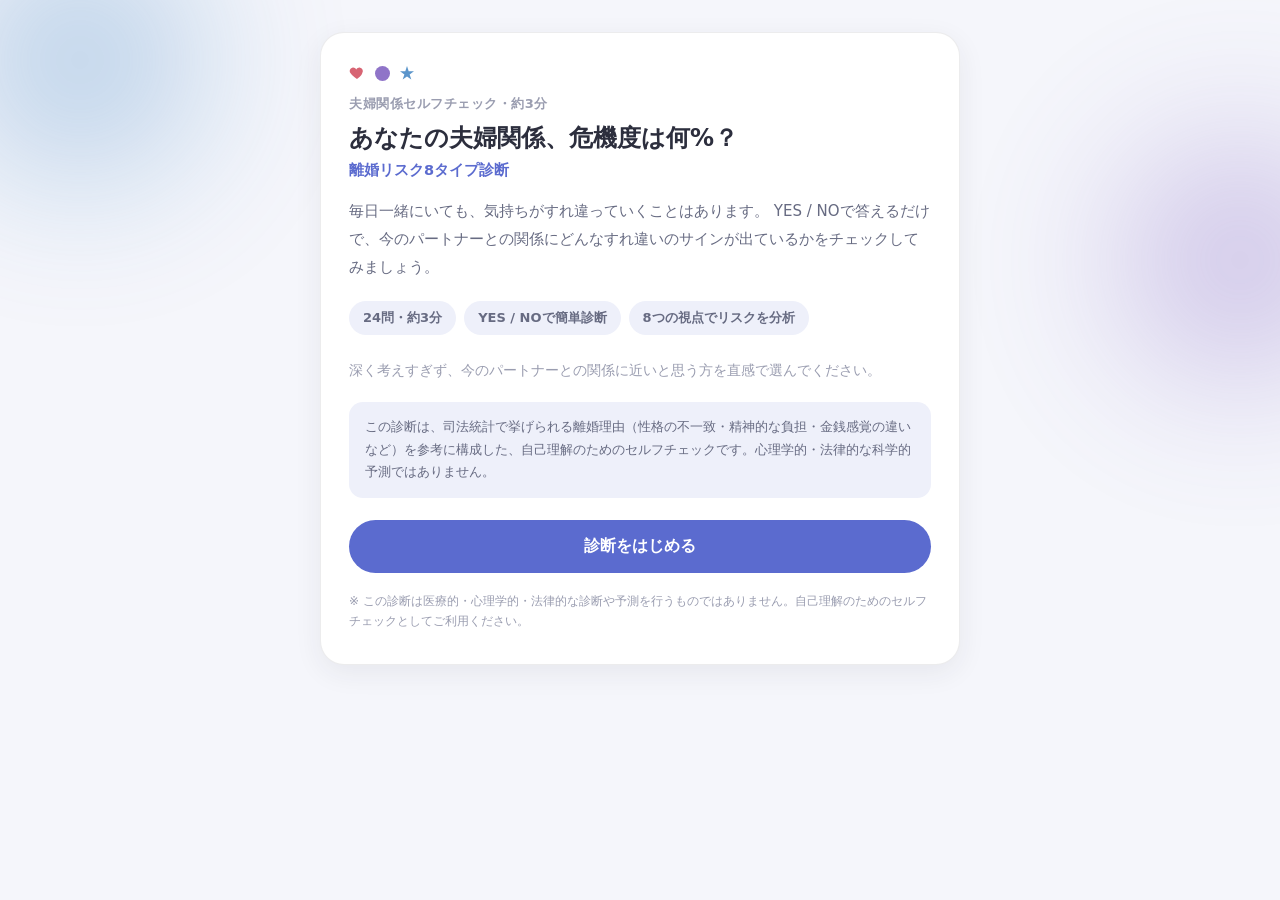
==== divorce/index.html @ 366a1bef "夫婦関係の危機度セルフチェック（離婚リスク診断）アプリを追加 自己否定パターン診断と同じ構成で、24問(8カテゴリ×3問)のYES/NO診断から 危機度をパーセンテージで算出する新アプリを /divo" ====
<!doctype html>
<html lang="ja">
<head>
<meta charset="UTF-8">
<meta name="viewport" content="width=device-width, initial-scale=1.0">
<title>夫婦関係の危機度セルフチェック | 離婚リスク診断</title>
<link rel="stylesheet" href="style.css">
</head>
<body>
<div class="app" id="app">

  <!-- INTRO -->
  <section class="screen" id="screen-intro">
    <div class="card">
      <div class="deco-row" aria-hidden="true">
        <svg class="deco-icon" width="16" height="16" viewBox="0 0 24 24" fill="var(--cat-respect)"><path d="M12 21s-7.5-4.9-10.2-9.3C.2 8.9 1.3 5 5 4c2.3-.6 4.4.5 5.9 2.6C12.4 4.5 14.5 3.4 16.8 4c3.7 1 4.8 4.9 3.2 7.7C19.5 16.1 12 21 12 21z"/></svg>
        <svg class="deco-icon" width="15" height="15" viewBox="0 0 24 24" fill="var(--cat-values)"><circle cx="12" cy="12" r="12"/></svg>
        <svg class="deco-icon" width="14" height="14" viewBox="0 0 24 24" fill="var(--cat-communication)"><path d="M12 0l2.9 8.9H24l-7.5 5.5 2.9 8.9L12 17.8 4.6 23.3l2.9-8.9L0 8.9h9.1z"/></svg>
      </div>
      <p class="eyebrow">夫婦関係セルフチェック・約3分</p>
      <h1>あなたの夫婦関係、危機度は何%？</h1>
      <p class="subtitle">離婚リスク8タイプ診断</p>
      <p class="lead">
        毎日一緒にいても、気持ちがすれ違っていくことはあります。
        YES / NOで答えるだけで、今のパートナーとの関係にどんなすれ違いのサインが出ているかをチェックしてみましょう。
      </p>
      <ul class="feature-list">
        <li>24問・約3分</li>
        <li>YES / NOで簡単診断</li>
        <li>8つの視点でリスクを分析</li>
      </ul>
      <p class="guidance">深く考えすぎず、今のパートナーとの関係に近いと思う方を直感で選んでください。</p>
      <p class="intro-notice">
        この診断は、司法統計で挙げられる離婚理由（性格の不一致・精神的な負担・金銭感覚の違いなど）を参考に構成した、自己理解のためのセルフチェックです。心理学的・法律的な科学的予測ではありません。
      </p>
      <button class="btn btn-primary" id="btn-start">診断をはじめる</button>
      <p class="disclaimer">※ この診断は医療的・心理学的・法律的な診断や予測を行うものではありません。自己理解のためのセルフチェックとしてご利用ください。</p>
    </div>
  </section>

  <!-- QUIZ -->
  <section class="screen" id="screen-quiz" hidden>
    <div class="card">
      <p class="eyebrow">夫婦関係 危機度診断</p>
      <div class="progress-wrap">
        <div class="progress-bar"><div class="progress-fill" id="progress-fill"></div></div>
        <p class="progress-label" id="progress-label">Q1 / 24</p>
      </div>
      <h2 class="question-text" id="question-text"></h2>
      <div class="yesno" id="yesno" role="group" aria-label="回答">
        <button type="button" class="yesno-btn" id="btn-yes" data-value="1">
          <span class="yn-label">YES</span>
          <span class="yn-sub">当てはまる</span>
        </button>
        <button type="button" class="yesno-btn" id="btn-no" data-value="0">
          <span class="yn-label">NO</span>
          <span class="yn-sub">当てはまらない</span>
        </button>
      </div>
      <div class="nav-row">
        <button class="btn btn-ghost" id="btn-back">前の質問に戻る</button>
      </div>
    </div>
  </section>

  <!-- LOADING -->
  <section class="screen" id="screen-loading" hidden>
    <div class="card loading-wrap">
      <div class="loading-spinner" aria-hidden="true"></div>
      <p class="loading-text" id="loading-text">あなたの回答を整理しています…</p>
    </div>
  </section>

  <!-- RESULT -->
  <section class="screen" id="screen-result" hidden>
    <div class="card card-result">
      <p class="result-lead">診断結果</p>

      <div class="ring-wrap">
        <div class="ring-box">
          <svg class="ring-svg" viewBox="0 0 160 160">
            <circle class="ring-track" cx="80" cy="80" r="68" stroke-width="14"></circle>
            <circle class="ring-progress" id="ring-progress" cx="80" cy="80" r="68" stroke-width="14"></circle>
          </svg>
          <div class="ring-center">
            <p class="ring-percent"><span id="ring-percent-num">0</span><span class="ring-percent-sign">%</span></p>
            <p class="ring-caption">危機度の目安</p>
          </div>
        </div>
        <span class="risk-badge" id="risk-badge"></span>
      </div>

      <h1 class="risk-title" id="risk-title"></h1>
      <p class="risk-lead" id="risk-lead"></p>

      <p class="result-note" id="result-note" hidden></p>

      <div class="safety-notice" id="safety-notice" hidden>
        <p class="safety-notice-title">💬 <span id="safety-title"></span></p>
        <p id="safety-body"></p>
        <ul class="safety-contacts" id="safety-contacts"></ul>
      </div>

      <div class="combo-card">
        <p id="risk-body"></p>
      </div>

      <h3 class="scores-heading">特に気になるポイント</h3>
      <div class="risk-focus" id="risk-focus"></div>

      <h3 class="scores-heading">8つの視点でみるスコア</h3>
      <p class="scores-caption">スコアが高い＝関係が悪いという意味ではありません。誰の関係にも、大なり小なりすれ違いの芽はあります。</p>
      <div class="score-chart" id="score-chart"></div>

      <div class="common-message">
        <p id="common-message-body"></p>
        <p id="common-message-footer"></p>
      </div>

      <p class="disclaimer" id="disclaimer-text"></p>

      <div class="action-row">
        <button class="btn btn-share" id="btn-share">
          <svg width="15" height="15" viewBox="0 0 24 24" fill="currentColor" aria-hidden="true"><path d="M18.9 2H22l-7.6 8.7L23.3 22h-7l-5.5-7.2L4.5 22H1.4l8.1-9.3L1 2h7.2l5 6.6L18.9 2Zm-1.2 18h1.7L6.4 3.9H4.6L17.7 20Z"/></svg>
          Xで結果をシェア
        </button>
        <button class="btn btn-ghost" id="btn-restart" style="width:100%">もう一度診断する</button>
      </div>
    </div>
  </section>

</div>
<script src="data.js"></script>
<script src="app.js"></script>
</body>
</html>
---- divorce/style.css ----
:root {
  color-scheme: light;
  --page: #f5f6fb;
  --surface-1: #ffffff;
  --surface-2: #f7f8fd;
  --text-primary: #2c2e3d;
  --text-secondary: #676b82;
  --text-muted: #9a9db0;
  --border: rgba(44, 46, 61, 0.09);
  --gridline: #e7e8f2;
  --accent: #5b6bcf;
  --accent-soft: #e3e5fa;
  --accent-ink: #ffffff;
  --chip-bg: #eef0fa;
  --shadow: rgba(44, 46, 61, 0.07);

  --cat-communication: #3f83c2;
  --cat-values: #7c5cbf;
  --cat-money: #b98a2e;
  --cat-respect: #d1495b;
  --cat-trust: #c2578a;
  --cat-intimacy: #cf6b6b;
  --cat-housework: #3f9a7f;
  --cat-inlaw: #8a7658;

  --level-1: #2f9e6e;
  --level-2: #3f9ac2;
  --level-3: #d1a83b;
  --level-4: #dd8a3d;
  --level-5: #d1495b;

  --safety-bg: #fdeeee;
  --safety-border: #f2c6c9;
  --safety-text: #7a2430;
}

@media (prefers-color-scheme: dark) {
  :root:not([data-theme="light"]) {
    color-scheme: dark;
    --page: #15161f;
    --surface-1: #1e2029;
    --surface-2: #252732;
    --text-primary: #f1f1f7;
    --text-secondary: #c1c2d4;
    --text-muted: #85889c;
    --border: rgba(255, 255, 255, 0.1);
    --gridline: #30323f;
    --accent: #8b97e6;
    --accent-soft: #2c2f4a;
    --accent-ink: #1a1c2b;
    --chip-bg: #282a38;
    --shadow: rgba(0, 0, 0, 0.3);

    --cat-communication: #5a9bd6;
    --cat-values: #9a7ed6;
    --cat-money: #cfa23f;
    --cat-respect: #e0707f;
    --cat-trust: #d478a3;
    --cat-intimacy: #dd8686;
    --cat-housework: #52b598;
    --cat-inlaw: #a3906e;

    --level-1: #3fb583;
    --level-2: #55aed6;
    --level-3: #dfba4e;
    --level-4: #e69a52;
    --level-5: #e0707f;

    --safety-bg: #2e1c1f;
    --safety-border: #4a2a2f;
    --safety-text: #f0c3c8;
  }
}

:root[data-theme="dark"] {
  color-scheme: dark;
  --page: #15161f;
  --surface-1: #1e2029;
  --surface-2: #252732;
  --text-primary: #f1f1f7;
  --text-secondary: #c1c2d4;
  --text-muted: #85889c;
  --border: rgba(255, 255, 255, 0.1);
  --gridline: #30323f;
  --accent: #8b97e6;
  --accent-soft: #2c2f4a;
  --accent-ink: #1a1c2b;
  --chip-bg: #282a38;
  --shadow: rgba(0, 0, 0, 0.3);

  --cat-communication: #5a9bd6;
  --cat-values: #9a7ed6;
  --cat-money: #cfa23f;
  --cat-respect: #e0707f;
  --cat-trust: #d478a3;
  --cat-intimacy: #dd8686;
  --cat-housework: #52b598;
  --cat-inlaw: #a3906e;

  --level-1: #3fb583;
  --level-2: #55aed6;
  --level-3: #dfba4e;
  --level-4: #e69a52;
  --level-5: #e0707f;

  --safety-bg: #2e1c1f;
  --safety-border: #4a2a2f;
  --safety-text: #f0c3c8;
}

* { box-sizing: border-box; }

html, body {
  margin: 0;
  padding: 0;
  background: var(--page);
  color: var(--text-primary);
  font-family: system-ui, -apple-system, "Hiragino Sans", "Yu Gothic", "Segoe UI", sans-serif;
  -webkit-font-smoothing: antialiased;
}

@media (prefers-reduced-motion: no-preference) {
  * { scroll-behavior: smooth; }
}

.app {
  position: relative;
  min-height: 100vh;
  display: flex;
  align-items: flex-start;
  justify-content: center;
  padding: 32px 16px 64px;
  overflow-x: clip;
}

.app::before,
.app::after {
  content: "";
  position: absolute;
  width: 360px;
  height: 360px;
  border-radius: 50%;
  filter: blur(70px);
  opacity: 0.45;
  z-index: 0;
  pointer-events: none;
}
.app::before {
  top: -120px;
  left: -100px;
  background: radial-gradient(circle, var(--cat-communication), transparent 70%);
}
.app::after {
  top: 80px;
  right: -140px;
  background: radial-gradient(circle, var(--cat-values), transparent 70%);
}

.screen {
  position: relative;
  z-index: 1;
  width: 100%;
  max-width: 640px;
}

.card {
  background: var(--surface-1);
  border: 1px solid var(--border);
  border-radius: 24px;
  padding: 32px 28px;
  box-shadow: 0 8px 28px var(--shadow);
}

.deco-row {
  display: flex;
  align-items: center;
  gap: 10px;
  margin-bottom: 14px;
}
.deco-icon { flex-shrink: 0; opacity: 0.85; }

.eyebrow {
  font-size: 13px;
  font-weight: 600;
  letter-spacing: 0.04em;
  color: var(--text-muted);
  margin: 0 0 8px;
}

h1 { font-size: 24px; line-height: 1.42; margin: 0 0 6px; font-weight: 800; text-wrap: balance; }
.subtitle { font-size: 14.5px; font-weight: 700; color: var(--accent); margin: 0 0 18px; }
h2 { font-size: 19px; line-height: 1.55; margin: 0 0 22px; font-weight: 700; text-wrap: balance; }
h3 { font-size: 15px; font-weight: 700; margin: 30px 0 14px; }

.lead { font-size: 15px; line-height: 1.85; color: var(--text-secondary); margin: 0 0 20px; }
.lead.small { font-size: 14px; margin-bottom: 20px; }

.feature-list { margin: 0 0 24px; padding: 0; list-style: none; display: flex; flex-wrap: wrap; gap: 8px; }
.feature-list li {
  font-size: 13px;
  font-weight: 600;
  color: var(--text-secondary);
  padding: 8px 14px;
  background: var(--chip-bg);
  border-radius: 999px;
}

.guidance {
  font-size: 13.5px;
  color: var(--text-muted);
  line-height: 1.7;
  margin: 0 0 20px;
}

.btn {
  display: inline-block;
  width: 100%;
  border: none;
  border-radius: 999px;
  padding: 16px 20px;
  font-size: 15.5px;
  font-weight: 700;
  cursor: pointer;
  text-align: center;
  font-family: inherit;
  transition: opacity 0.15s ease, transform 0.05s ease;
}
.btn:active { transform: scale(0.98); }
.btn:focus-visible { outline: 3px solid var(--accent); outline-offset: 3px; }
.btn-primary { background: var(--accent); color: var(--accent-ink); }
.btn-primary:hover { opacity: 0.9; }
.btn-primary:disabled { opacity: 0.35; cursor: not-allowed; }
.btn-ghost {
  background: transparent;
  color: var(--text-secondary);
  border: 1px solid var(--border);
  width: auto;
  padding: 11px 20px;
  border-radius: 999px;
}
.btn-ghost:hover { background: var(--chip-bg); }
.btn-ghost:disabled { opacity: 0.3; cursor: not-allowed; }

.disclaimer {
  font-size: 12px;
  color: var(--text-muted);
  margin: 18px 0 0;
  line-height: 1.7;
}

.intro-notice {
  font-size: 12.5px;
  color: var(--text-secondary);
  line-height: 1.8;
  background: var(--chip-bg);
  border-radius: 14px;
  padding: 14px 16px;
  margin: 0 0 22px;
}

.progress-wrap { margin-bottom: 26px; }
.progress-bar { height: 8px; border-radius: 999px; background: var(--gridline); overflow: hidden; margin-bottom: 8px; }
.progress-fill { height: 100%; width: 0%; background: var(--accent); border-radius: 999px; transition: width 0.3s ease; }
.progress-label { font-size: 12px; color: var(--text-muted); margin: 0; font-variant-numeric: tabular-nums; }

.question-text { font-size: 18.5px; text-wrap: balance; }

.yesno { display: grid; grid-template-columns: 1fr 1fr; gap: 12px; margin-bottom: 22px; }
.yesno-btn {
  display: flex;
  flex-direction: column;
  align-items: center;
  justify-content: center;
  gap: 4px;
  padding: 26px 12px;
  min-height: 92px;
  border-radius: 20px;
  border: 2px solid var(--border);
  background: var(--surface-2);
  color: var(--text-primary);
  cursor: pointer;
  font-family: inherit;
  transition: border-color 0.12s ease, background 0.12s ease, transform 0.05s ease;
}
.yesno-btn:active { transform: scale(0.97); }
.yesno-btn:hover { background: var(--chip-bg); }
.yesno-btn:focus-visible { outline: 3px solid var(--accent); outline-offset: 3px; }
.yesno-btn .yn-label { font-size: 18px; font-weight: 800; letter-spacing: 0.02em; }
.yesno-btn .yn-sub { font-size: 12px; color: var(--text-muted); }
.yesno-btn.selected { border-color: var(--accent); background: var(--accent-soft); }

.nav-row { display: flex; justify-content: flex-start; }

.loading-wrap { text-align: center; padding: 24px 0; }
.loading-spinner {
  width: 44px;
  height: 44px;
  margin: 0 auto 22px;
  border-radius: 50%;
  border: 4px solid var(--gridline);
  border-top-color: var(--accent);
  animation: spin 0.9s linear infinite;
}
@media (prefers-reduced-motion: reduce) {
  .loading-spinner { animation: none; border-top-color: var(--gridline); }
}
@keyframes spin { to { transform: rotate(360deg); } }
.loading-text { font-size: 14.5px; color: var(--text-secondary); }

/* RESULT */
.card-result { text-align: left; }
.result-lead { font-size: 14px; color: var(--text-muted); margin: 0 0 4px; }

.ring-wrap {
  display: flex;
  flex-direction: column;
  align-items: center;
  text-align: center;
  margin: 6px 0 22px;
}
.ring-box { position: relative; width: 176px; height: 176px; }
.ring-svg { width: 100%; height: 100%; transform: rotate(-90deg); }
.ring-track { fill: none; stroke: var(--gridline); }
.ring-progress {
  fill: none;
  stroke: var(--ring-color, var(--accent));
  stroke-linecap: round;
  transition: stroke-dashoffset 1s cubic-bezier(0.22, 1, 0.36, 1), stroke 0.4s ease;
}
.ring-center {
  position: absolute;
  inset: 0;
  display: flex;
  flex-direction: column;
  align-items: center;
  justify-content: center;
}
.ring-percent { font-size: 34px; font-weight: 800; line-height: 1; font-variant-numeric: tabular-nums; }
.ring-percent-sign { font-size: 17px; font-weight: 700; margin-left: 1px; }
.ring-caption { font-size: 11.5px; color: var(--text-muted); margin-top: 5px; font-weight: 600; }

.risk-badge {
  display: inline-block;
  font-size: 12.5px;
  font-weight: 700;
  padding: 6px 14px;
  border-radius: 999px;
  background: var(--chip-bg);
  color: var(--ring-color, var(--accent));
  margin-top: 14px;
}

.risk-title { font-size: 21px; font-weight: 800; text-align: center; margin: 10px 0 8px; text-wrap: balance; }
.risk-lead { font-size: 14.5px; color: var(--text-secondary); text-align: center; margin: 0 0 18px; line-height: 1.8; }

.result-note {
  font-size: 13.5px;
  line-height: 1.8;
  color: var(--text-secondary);
  background: var(--chip-bg);
  border-radius: 14px;
  padding: 14px 16px;
  margin: 0 0 22px;
}

.safety-notice {
  background: var(--safety-bg);
  border: 1px solid var(--safety-border);
  border-radius: 16px;
  padding: 18px 20px;
  margin: 0 0 24px;
}
.safety-notice-title {
  font-size: 14px;
  font-weight: 800;
  color: var(--safety-text);
  margin: 0 0 8px;
  display: flex;
  align-items: center;
  gap: 6px;
}
.safety-notice p {
  font-size: 13.5px;
  line-height: 1.8;
  color: var(--safety-text);
  margin: 0 0 12px;
}
.safety-contacts { display: grid; gap: 8px; margin: 0; padding: 0; list-style: none; }
.safety-contacts li {
  font-size: 13px;
  line-height: 1.6;
  color: var(--safety-text);
  background: var(--surface-1);
  border-radius: 10px;
  padding: 9px 12px;
}
.safety-contacts strong { display: block; font-size: 13.5px; margin-bottom: 2px; }

.combo-card { background: var(--surface-2); border: 1px solid var(--border); border-radius: 18px; padding: 18px 20px; margin: 0 0 8px; }
.combo-card p {
  font-size: 14.5px;
  line-height: 1.85;
  color: var(--text-primary);
  margin: 0 0 14px;
}
.combo-card p:last-child { margin-bottom: 0; }

.risk-focus { display: grid; gap: 12px; margin-bottom: 8px; }
.risk-focus-row {
  display: flex;
  gap: 14px;
  align-items: flex-start;
  padding: 16px 18px;
  border-radius: 16px;
  background: var(--surface-2);
  border: 1px solid var(--border);
}
.risk-focus-row .rf-dot { width: 12px; height: 12px; min-width: 12px; border-radius: 50%; margin-top: 5px; background: var(--tc, var(--accent)); }
.risk-focus-row .rf-rank { font-size: 11px; font-weight: 700; color: var(--text-muted); letter-spacing: 0.03em; margin: 0 0 3px; }
.risk-focus-row .rf-name { font-size: 15.5px; font-weight: 800; margin: 0 0 4px; }
.risk-focus-row .rf-catch { font-size: 13px; color: var(--text-secondary); margin: 0 0 8px; line-height: 1.7; }
.risk-focus-row .rf-advice { font-size: 13px; color: var(--text-primary); margin: 0; line-height: 1.75; background: var(--chip-bg); border-radius: 10px; padding: 9px 12px; }

.scores-heading { margin-top: 30px; }
.scores-caption { font-size: 12.5px; color: var(--text-muted); margin: -10px 0 16px; line-height: 1.7; }

.score-chart { display: grid; gap: 14px; margin-bottom: 8px; }
.score-row { display: grid; grid-template-columns: 128px 1fr; align-items: center; gap: 12px; }
.score-row .score-name { font-size: 12.5px; color: var(--text-secondary); font-weight: 600; }
.score-dots { display: flex; gap: 6px; }
.score-dot { width: 15px; height: 15px; border-radius: 50%; background: var(--gridline); }
.score-dot.filled { background: var(--tc, var(--accent)); }

.common-message {
  margin-top: 30px;
  padding: 20px;
  border-radius: 18px;
  background: var(--surface-2);
  border: 1px solid var(--border);
}
.common-message p { font-size: 14px; line-height: 1.85; color: var(--text-secondary); margin: 0 0 10px; }
.common-message p:last-child { margin-bottom: 0; font-weight: 700; color: var(--text-primary); }

.action-row { display: grid; gap: 10px; margin-top: 24px; }
.btn-share {
  display: flex;
  align-items: center;
  justify-content: center;
  gap: 8px;
  background: var(--text-primary);
  color: var(--page);
}
.btn-share:hover { opacity: 0.88; }

@media (max-width: 420px) {
  .card { padding: 26px 20px; }
  h1 { font-size: 21px; }
  .yesno-btn { min-height: 84px; padding: 20px 10px; }
  .score-row { grid-template-columns: 100px 1fr; }
  .ring-box { width: 152px; height: 152px; }
  .ring-percent { font-size: 29px; }
}
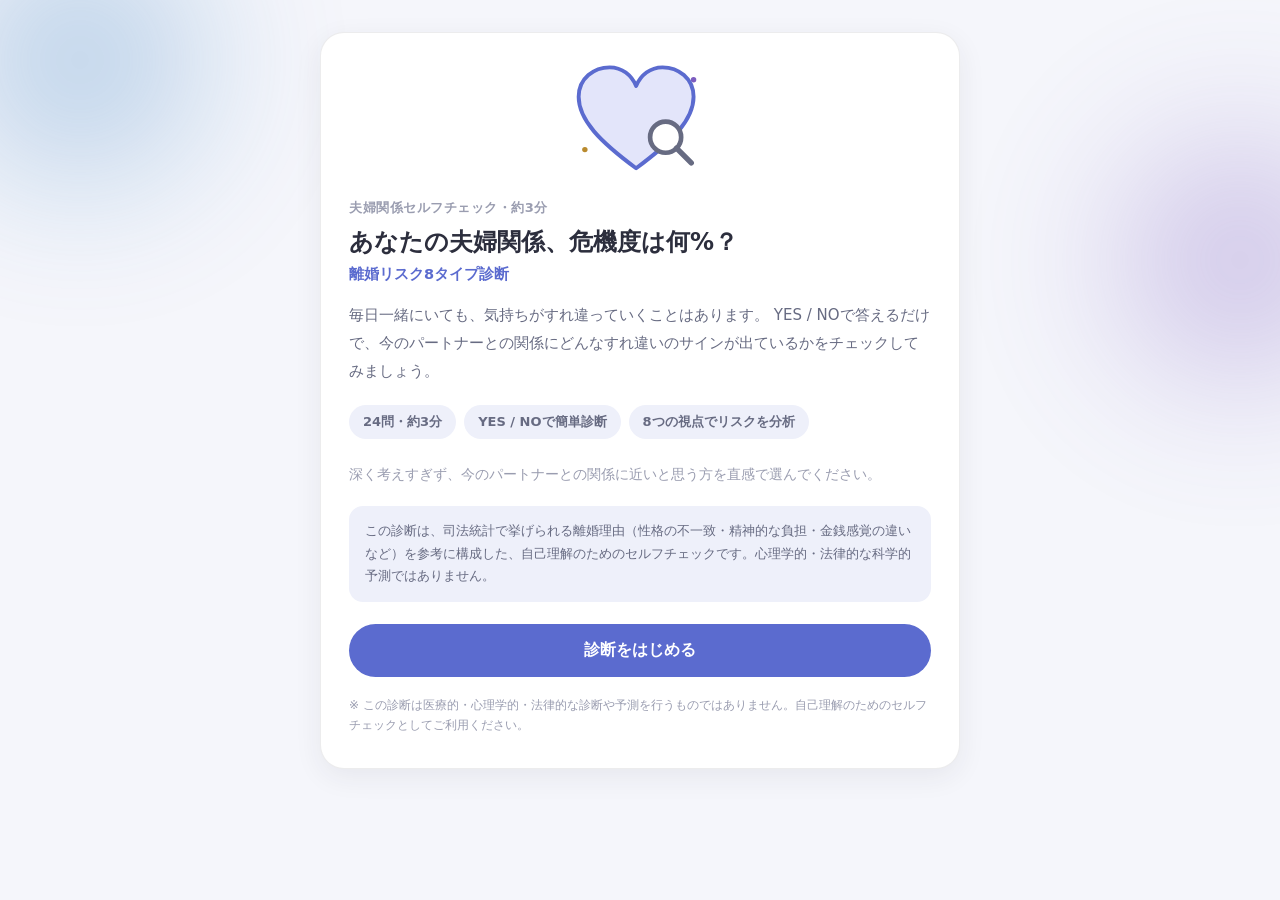
==== commit 57236b10: "タイトル画面にハート×虫眼鏡のイラストを追加 小さな装飾アイコン3つを、関係チェックを表すシンプルなSVGイラスト （ハートと虫眼鏡）に置き換えた。  Co-Authored-By: Claude S" ====
--- a/divorce/index.html
+++ b/divorce/index.html
@@ -12,10 +12,22 @@
   <!-- INTRO -->
   <section class="screen" id="screen-intro">
     <div class="card">
-      <div class="deco-row" aria-hidden="true">
-        <svg class="deco-icon" width="16" height="16" viewBox="0 0 24 24" fill="var(--cat-respect)"><path d="M12 21s-7.5-4.9-10.2-9.3C.2 8.9 1.3 5 5 4c2.3-.6 4.4.5 5.9 2.6C12.4 4.5 14.5 3.4 16.8 4c3.7 1 4.8 4.9 3.2 7.7C19.5 16.1 12 21 12 21z"/></svg>
-        <svg class="deco-icon" width="15" height="15" viewBox="0 0 24 24" fill="var(--cat-values)"><circle cx="12" cy="12" r="12"/></svg>
-        <svg class="deco-icon" width="14" height="14" viewBox="0 0 24 24" fill="var(--cat-communication)"><path d="M12 0l2.9 8.9H24l-7.5 5.5 2.9 8.9L12 17.8 4.6 23.3l2.9-8.9L0 8.9h9.1z"/></svg>
+      <div class="intro-illustration" aria-hidden="true">
+        <svg width="132" height="118" viewBox="0 0 170 150" fill="none">
+          <circle cx="20" cy="22" r="4.5" fill="var(--cat-communication)"/>
+          <circle cx="154" cy="18" r="3.5" fill="var(--cat-values)"/>
+          <circle cx="14" cy="108" r="3.5" fill="var(--cat-money)"/>
+          <path d="M80 132
+                   C 34 98, 6 70, 6 40
+                   C 6 16, 26 2, 46 2
+                   C 62 2, 74 12, 80 26
+                   C 86 12, 98 2, 114 2
+                   C 134 2, 154 16, 154 40
+                   C 154 70, 126 98, 80 132 Z"
+                fill="var(--accent-soft)" stroke="var(--accent)" stroke-width="5" stroke-linejoin="round"/>
+          <circle cx="118" cy="92" r="20" fill="var(--surface-1)" stroke="var(--text-secondary)" stroke-width="6"/>
+          <line x1="132" y1="106" x2="151" y2="125" stroke="var(--text-secondary)" stroke-width="7" stroke-linecap="round"/>
+        </svg>
       </div>
       <p class="eyebrow">夫婦関係セルフチェック・約3分</p>
       <h1>あなたの夫婦関係、危機度は何%？</h1>
--- a/divorce/style.css
+++ b/divorce/style.css
@@ -171,13 +171,12 @@
   box-shadow: 0 8px 28px var(--shadow);
 }
 
-.deco-row {
-  display: flex;
-  align-items: center;
-  gap: 10px;
-  margin-bottom: 14px;
-}
-.deco-icon { flex-shrink: 0; opacity: 0.85; }
+.intro-illustration {
+  display: flex;
+  justify-content: center;
+  margin: 0 0 16px;
+}
+.intro-illustration svg { max-width: 100%; height: auto; }
 
 .eyebrow {
   font-size: 13px;
